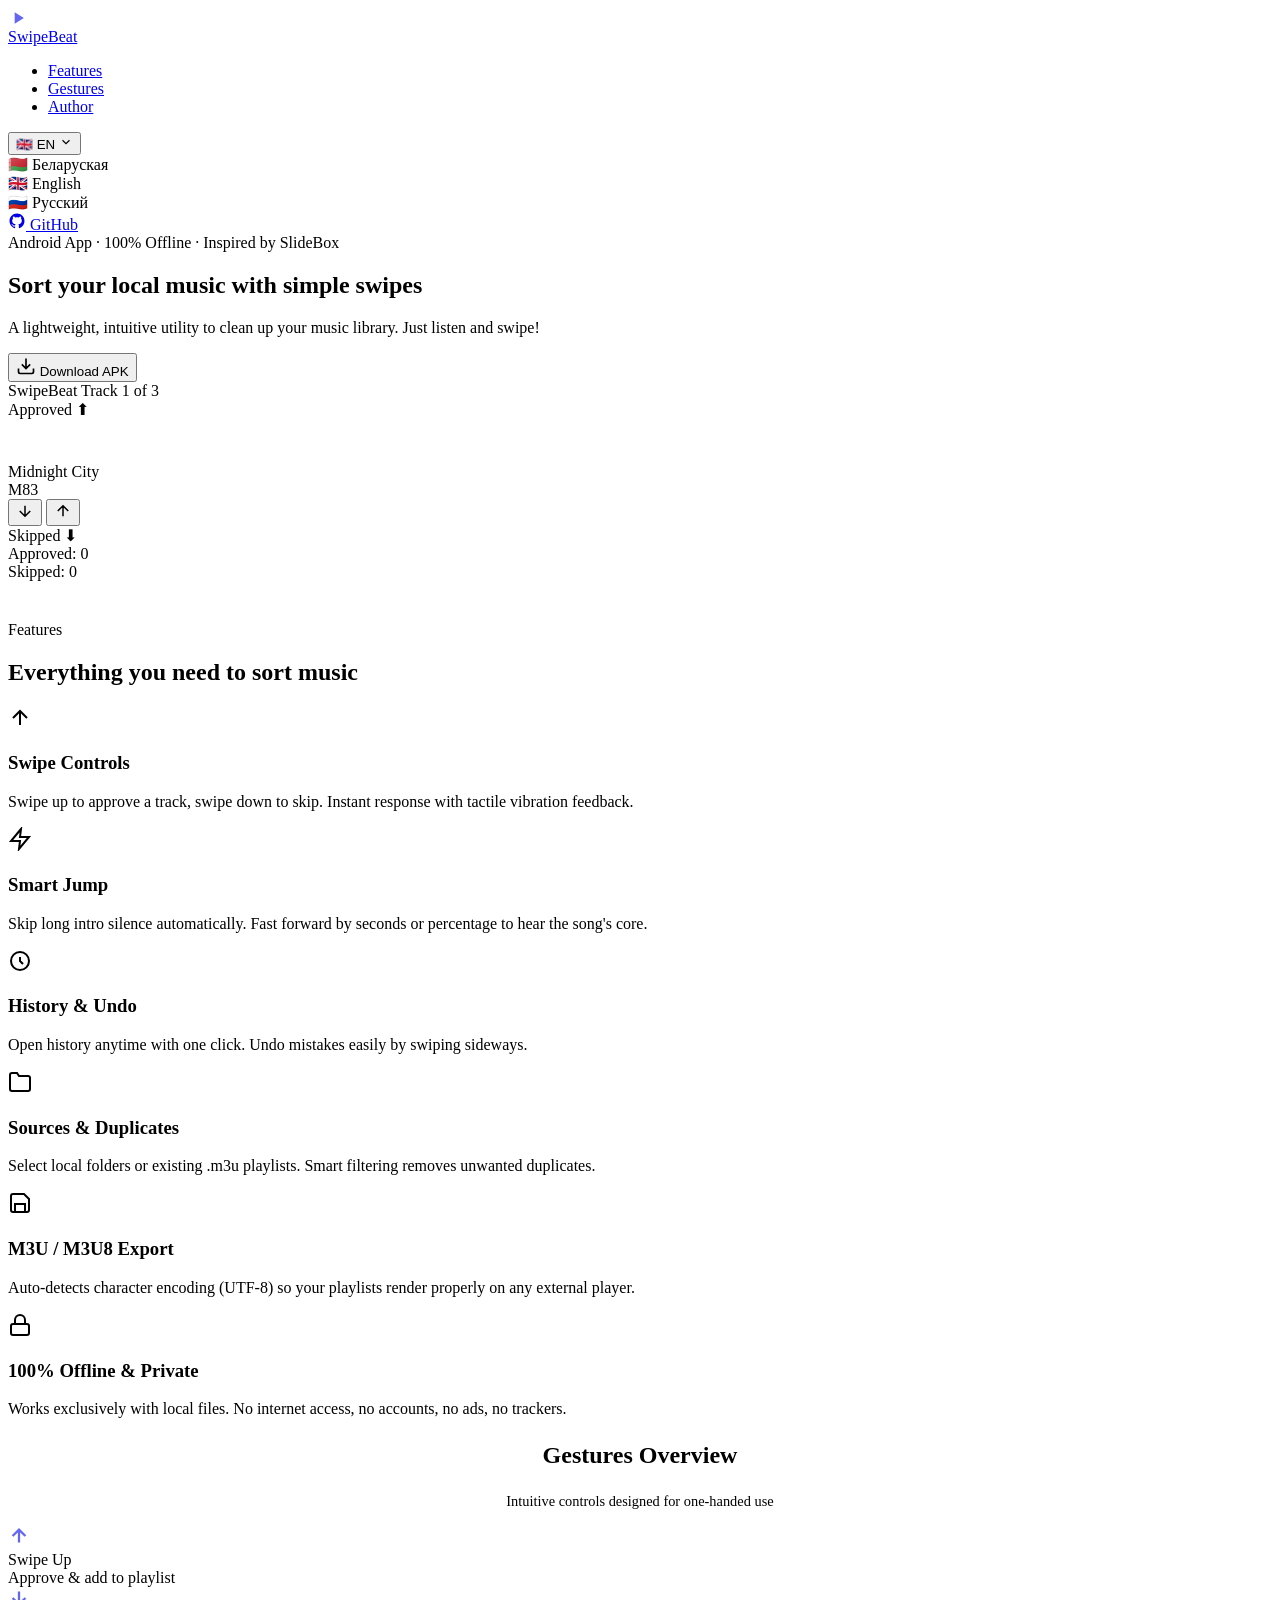
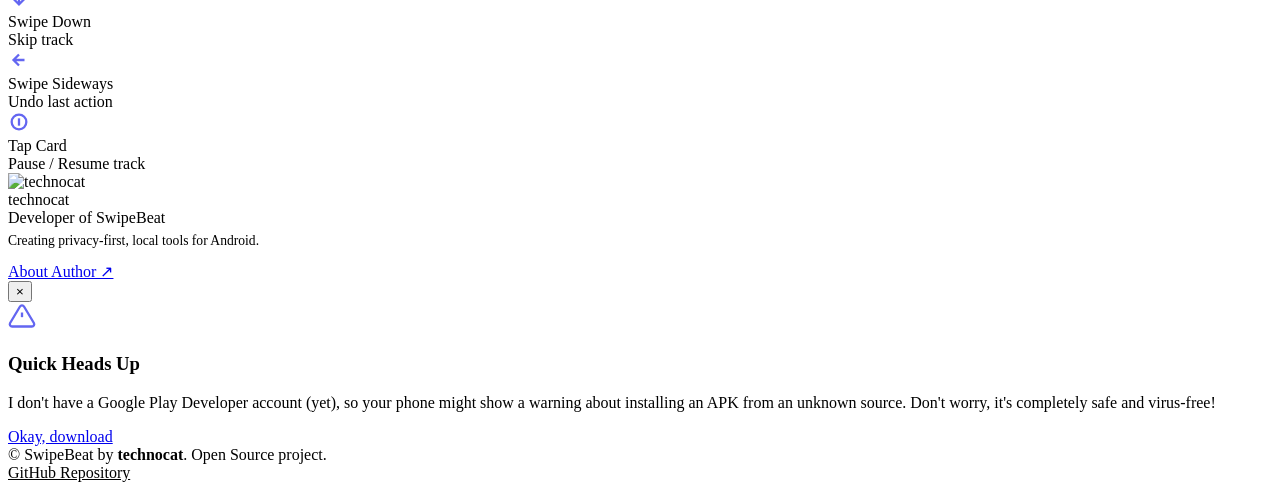
==== index.html @ 3b08054f "fix: app site" ====
<!DOCTYPE html>
<html lang="en">
<head>
  <meta charset="UTF-8">
  <meta name="viewport" content="width=device-width, initial-scale=1.0">
  <title data-i18n="docTitle">SwipeBeat — Sort Local Music with Swipes on Android</title>
  <meta name="description" content="A lightweight Android app to sort local music using swipes. 100% offline, privacy-first, free.">
  <link rel="preconnect" href="https://fonts.googleapis.com">
  <link rel="preconnect" href="https://fonts.gstatic.com" crossorigin>
  <link href="https://fonts.googleapis.com/css2?family=Plus+Jakarta+Sans:wght@400;500;600;700;800&display=swap" rel="stylesheet">
  <link rel="stylesheet" href="style.css">
</head>
<body>

  <div class="ambient-glow"></div>
  <div class="grid-pattern"></div>

  <!-- HEADER -->
  <header>
    <div class="container nav-wrapper">
      <a href="#" class="logo-area">
        <div class="app-icon-box">
          <img src="app.png" alt="SwipeBeat" class="app-icon-img" onerror="this.style.display='none'; this.nextElementSibling.style.display='flex';">
          <div class="app-icon-fallback" style="display:none;">
            <svg width="20" height="20" viewBox="0 0 24 24" fill="none">
              <path d="M8 5V19L19 12L8 5Z" fill="#6366F1"/>
            </svg>
          </div>
        </div>
        <span>SwipeBeat</span>
      </a>

      <div class="nav-right">
        <ul class="nav-links">
          <li><a href="#features" data-i18n="navFeatures">Features</a></li>
          <li><a href="#gestures" data-i18n="navGestures">Gestures</a></li>
          <li><a href="#author" data-i18n="navAuthor">Author</a></li>
        </ul>

        <!-- LANGUAGE DROPDOWN -->
        <div class="lang-dropdown">
          <button class="lang-btn" id="langBtn">
            <span id="currentLangLabel">🇬🇧 EN</span>
            <svg width="14" height="14" viewBox="0 0 24 24" fill="none" stroke="currentColor" stroke-width="2">
              <path d="M6 9l6 6 6-6"/>
            </svg>
          </button>
          <div class="lang-menu" id="langMenu">
            <div class="lang-option" onclick="setLanguage('be')">🇧🇾 Беларуская</div>
            <div class="lang-option" onclick="setLanguage('en')">🇬🇧 English</div>
            <div class="lang-option" onclick="setLanguage('ru')">🇷🇺 Русский</div>
          </div>
        </div>

        <a href="https://github.com/techno-c-a-t/SwipeBeat" target="_blank" rel="noopener" class="btn btn-github">
          <svg width="18" height="18" viewBox="0 0 24 24" fill="currentColor">
            <path fill-rule="evenodd" clip-rule="evenodd" d="M12 2C6.477 2 2 6.484 2 12.017c0 4.425 2.865 8.18 6.839 9.504.5.092.682-.217.682-.483 0-.237-.008-.868-.013-1.703-2.782.605-3.369-1.343-3.369-1.343-.454-1.158-1.11-1.466-1.11-1.466-.908-.62.069-.608.069-.608 1.003.07 1.53 1.032 1.53 1.032.892 1.53 2.341 1.088 2.91.832.092-.647.35-1.088.636-1.338-2.22-.253-4.555-1.113-4.555-4.951 0-1.093.39-1.988 1.029-2.688-.103-.253-.446-1.272.098-2.65 0 0 .84-.27 2.75 1.026A9.564 9.564 0 0112 6.844c.85.004 1.705.115 2.504.337 1.909-1.296 2.747-1.027 2.747-1.027.546 1.379.202 2.398.1 2.651.64.7 1.028 1.595 1.028 2.688 0 3.848-2.339 4.695-4.566 4.943.359.309.678.92.678 1.855 0 1.338-.012 2.419-.012 2.747 0 .268.18.58.688.482A10.019 10.019 0 0022 12.017C22 6.484 17.522 2 12 2z"/>
          </svg>
          GitHub
        </a>
      </div>
    </div>
  </header>

  <main class="container">
    
    <!-- HERO -->
    <section class="hero">
      <div class="hero-content">
        <div class="badge">
          <span class="badge-dot"></span>
          <span data-i18n="heroBadge">Android App · 100% Offline · Inspired by SlideBox</span>
        </div>
        <h1 class="hero-title" data-i18n="heroTitle">Sort your local music with simple swipes</h1>
        <p class="hero-subtitle" data-i18n="heroSubtitle">
          A lightweight, intuitive utility to clean up your music library. Just listen and swipe!
        </p>
        <div class="hero-actions">
          <button class="btn btn-primary btn-download-wide" id="openModalBtn">
            <svg width="20" height="20" viewBox="0 0 24 24" fill="none" stroke="currentColor" stroke-width="2">
              <path d="M21 15v4a2 2 0 01-2 2H5a2 2 0 01-2-2v-4M7 10l5 5 5-5M12 15V3"/>
            </svg>
            <span data-i18n="btnDownload" href="https://github.com/techno-c-a-t/SwipeBeat/releases/download/v1.0.0/SwipeBeat.apk">Download APK</span>
          </button>
        </div>
      </div>

      <!-- INTERACTIVE DEMO PHONE -->
      <div class="phone-mockup-wrapper">
        <div class="phone-mockup">
          <div class="phone-notch"></div>
          <div class="phone-screen">
            <div class="demo-header">
              <span>SwipeBeat</span>
              <span id="demo-index">Track 1 of 3</span>
            </div>

            <div class="demo-card-stage">
              <div class="demo-card" id="interactive-card">
                <div class="demo-badge-status status-approve" id="badge-approve">Approved ⬆</div>
                
                <div class="demo-album-art">
                  <svg width="40" height="40" viewBox="0 0 24 24" fill="none" stroke="#ffffff" stroke-width="2">
                    <path d="M9 18V5l12-2v13"></path>
                    <circle cx="6" cy="18" r="3"></circle>
                    <circle cx="18" cy="16" r="3"></circle>
                  </svg>
                </div>

                <div class="demo-track-info">
                  <div class="demo-track-title" id="track-title">Midnight City</div>
                  <div class="demo-track-artist" id="track-artist">M83</div>
                </div>

                <div class="demo-actions-hint">
                  <button class="demo-btn-action" onclick="triggerSwipe('down')" title="Skip (Down)">
                    <svg width="18" height="18" viewBox="0 0 24 24" fill="none" stroke="currentColor" stroke-width="2"><path d="M12 5v14M19 12l-7 7-7-7"/></svg>
                  </button>
                  <button class="demo-btn-action" onclick="triggerSwipe('up')" title="Approve (Up)">
                    <svg width="18" height="18" viewBox="0 0 24 24" fill="none" stroke="currentColor" stroke-width="2"><path d="M12 19V5M5 12l7-7 7 7"/></svg>
                  </button>
                </div>

                <div class="demo-badge-status status-reject" id="badge-reject">Skipped ⬇</div>
              </div>
            </div>

            <div class="demo-counter-bar">
              <div class="counter-item"><span data-i18n="demoApproved">Approved</span>: <span id="count-approved">0</span></div>
              <div class="counter-item"><span data-i18n="demoRejected">Skipped</span>: <span id="count-rejected">0</span></div>
            </div>
          </div>
        </div>
      </div>
    </section>

    <!-- FEATURES -->
    <section id="features" style="padding-top: 40px;">
      <div class="section-title-wrapper">
        <div class="section-subtitle" data-i18n="featSubtitle">Features</div>
        <h2 class="section-title" data-i18n="featTitle">Everything you need to sort music</h2>
      </div>

      <div class="features-grid">
        <div class="feature-card">
          <div class="feature-icon">
            <svg width="24" height="24" viewBox="0 0 24 24" fill="none" stroke="currentColor" stroke-width="2"><path d="M12 19V5M5 12l7-7 7 7"/></svg>
          </div>
          <h3 class="feature-title" data-i18n="f1Title">Swipe Controls</h3>
          <p class="feature-desc" data-i18n="f1Desc">Swipe up to approve a track, swipe down to skip. Instant response with tactile vibration feedback.</p>
        </div>

        <div class="feature-card">
          <div class="feature-icon">
            <svg width="24" height="24" viewBox="0 0 24 24" fill="none" stroke="currentColor" stroke-width="2"><polygon points="13 2 3 14 12 14 11 22 21 10 12 10 13 2"></polygon></svg>
          </div>
          <h3 class="feature-title" data-i18n="f2Title">Smart Jump</h3>
          <p class="feature-desc" data-i18n="f2Desc">Skip long intro silence automatically. Fast forward by seconds or percentage to hear the song's core.</p>
        </div>

        <div class="feature-card">
          <div class="feature-icon">
            <svg width="24" height="24" viewBox="0 0 24 24" fill="none" stroke="currentColor" stroke-width="2"><path d="M12 8v4l3 3m6-3a9 9 0 11-18 0 9 9 0 0118 0z"/></svg>
          </div>
          <h3 class="feature-title" data-i18n="f3Title">History & Undo</h3>
          <p class="feature-desc" data-i18n="f3Desc">Open history anytime with one click. Undo mistakes easily by swiping sideways.</p>
        </div>

        <div class="feature-card">
          <div class="feature-icon">
            <svg width="24" height="24" viewBox="0 0 24 24" fill="none" stroke="currentColor" stroke-width="2"><path d="M22 19a2 2 0 01-2 2H4a2 2 0 01-2-2V5a2 2 0 012-2h5l2 3h9a2 2 0 012 2z"></path></svg>
          </div>
          <h3 class="feature-title" data-i18n="f4Title">Sources & Duplicates</h3>
          <p class="feature-desc" data-i18n="f4Desc">Select local folders or existing .m3u playlists. Smart filtering removes unwanted duplicates.</p>
        </div>

        <div class="feature-card">
          <div class="feature-icon">
            <svg width="24" height="24" viewBox="0 0 24 24" fill="none" stroke="currentColor" stroke-width="2"><path d="M19 21H5a2 2 0 01-2-2V5a2 2 0 012-2h11l5 5v11a2 2 0 01-2 2z"></path><polyline points="17 21 17 13 7 13 7 21"></polyline></svg>
          </div>
          <h3 class="feature-title" data-i18n="f5Title">M3U / M3U8 Export</h3>
          <p class="feature-desc" data-i18n="f5Desc">Auto-detects character encoding (UTF-8) so your playlists render properly on any external player.</p>
        </div>

        <div class="feature-card">
          <div class="feature-icon">
            <svg width="24" height="24" viewBox="0 0 24 24" fill="none" stroke="currentColor" stroke-width="2"><rect x="3" y="11" width="18" height="11" rx="2" ry="2"></rect><path d="M7 11V7a5 5 0 0110 0v4"></path></svg>
          </div>
          <h3 class="feature-title" data-i18n="f6Title">100% Offline & Private</h3>
          <p class="feature-desc" data-i18n="f6Desc">Works exclusively with local files. No internet access, no accounts, no ads, no trackers.</p>
        </div>
      </div>
    </section>

    <!-- GESTURES BANNER -->
    <section id="gestures" class="gestures-banner">
      <div style="text-align: center;">
        <h3 style="font-size: 1.5rem; font-weight: 700;" data-i18n="gestTitle">Gestures Overview</h3>
        <p style="color: var(--text-muted); font-size: 0.9rem; margin-top: 4px;" data-i18n="gestSubtitle">Intuitive controls designed for one-handed use</p>
      </div>

      <div class="gestures-list">
        <div class="gesture-item">
          <div class="gesture-icon-badge">
            <svg width="22" height="22" viewBox="0 0 24 24" fill="none" stroke="#6366F1" stroke-width="2.5"><path d="M12 19V5M5 12l7-7 7 7"/></svg>
          </div>
          <div class="gesture-name" data-i18n="g1Name">Swipe Up</div>
          <div class="gesture-action" data-i18n="g1Action">Approve & add to playlist</div>
        </div>

        <div class="gesture-item">
          <div class="gesture-icon-badge">
            <svg width="22" height="22" viewBox="0 0 24 24" fill="none" stroke="#6366F1" stroke-width="2.5"><path d="M12 5v14M19 12l-7 7-7-7"/></svg>
          </div>
          <div class="gesture-name" data-i18n="g2Name">Swipe Down</div>
          <div class="gesture-action" data-i18n="g2Action">Skip track</div>
        </div>

        <div class="gesture-item">
          <div class="gesture-icon-badge">
            <svg width="22" height="22" viewBox="0 0 24 24" fill="none" stroke="#6366F1" stroke-width="2.5"><path d="M18 12H6M12 6l-6 6 6 6"/></svg>
          </div>
          <div class="gesture-name" data-i18n="g3Name">Swipe Sideways</div>
          <div class="gesture-action" data-i18n="g3Action">Undo last action</div>
        </div>

        <div class="gesture-item">
          <div class="gesture-icon-badge">
            <svg width="22" height="22" viewBox="0 0 24 24" fill="none" stroke="#6366F1" stroke-width="2.5"><circle cx="12" cy="12" r="8"/><path d="M12 8v8"/></svg>
          </div>
          <div class="gesture-name" data-i18n="g4Name">Tap Card</div>
          <div class="gesture-action" data-i18n="g4Action">Pause / Resume track</div>
        </div>
      </div>
    </section>

    <!-- AUTHOR SECTION -->
    <section id="author" class="author-section">
      <div class="author-info">
        <img src="https://technocat.cc/avatar.png" alt="technocat" class="author-avatar" id="authorAvatar">
        <div>
          <div class="author-name">technocat</div>
          <div class="author-role" data-i18n="authorRole">Developer of SwipeBeat</div>
          <p style="font-size: 0.85rem; color: var(--text-muted); margin-top: 6px;" data-i18n="authorBio">
            Creating privacy-first, local tools for Android.
          </p>
        </div>
      </div>

      <a href="https://technocat.cc" target="_blank" rel="noopener" class="btn btn-secondary" data-i18n="btnAboutAuthor">
        About Author ↗
      </a>
    </section>

  </main>

  <!-- MODAL DIALOG -->
  <div class="modal-backdrop" id="downloadModal">
    <div class="modal-card">
      <button class="modal-close-btn" id="closeModalBtn">&times;</button>
      <div class="modal-icon">
        <svg width="28" height="28" viewBox="0 0 24 24" fill="none" stroke="#6366F1" stroke-width="2">
          <path d="M10.29 3.86L1.82 18a2 2 0 001.71 3h16.94a2 2 0 001.71-3L13.71 3.86a2 2 0 00-3.42 0z"/>
          <line x1="12" y1="9" x2="12" y2="13"/>
          <line x1="12" y1="17" x2="12.01" y2="17"/>
        </svg>
      </div>
      <h3 class="modal-title" data-i18n="modalTitle">Quick Heads Up</h3>
      <p class="modal-text" data-i18n="modalText">
        I don't have a Google Play Developer account (yet), so your phone might show a warning about installing an APK from an unknown source. Don't worry, it's completely safe and virus-free!
      </p>
      <div class="modal-actions">
        <a href="https://github.com/techno-c-a-t/SwipeBeat/releases" target="_blank" rel="noopener" class="btn btn-primary btn-full-modal" id="confirmDownloadBtn" data-i18n="modalConfirm">
          Okay, download
        </a>
      </div>
    </div>
  </div>

  <!-- FOOTER -->
  <footer>
    <div class="container footer-wrapper">
      <div>
        © <span id="year"></span> SwipeBeat by <strong>technocat</strong>. Open Source project.
      </div>
      <div>
        <a href="https://github.com/techno-c-a-t/SwipeBeat" target="_blank" rel="noopener" style="color: var(--text-muted);">GitHub Repository</a>
      </div>
    </div>
  </footer>

  <script src="web/script.js"></script>
</body>
</html>
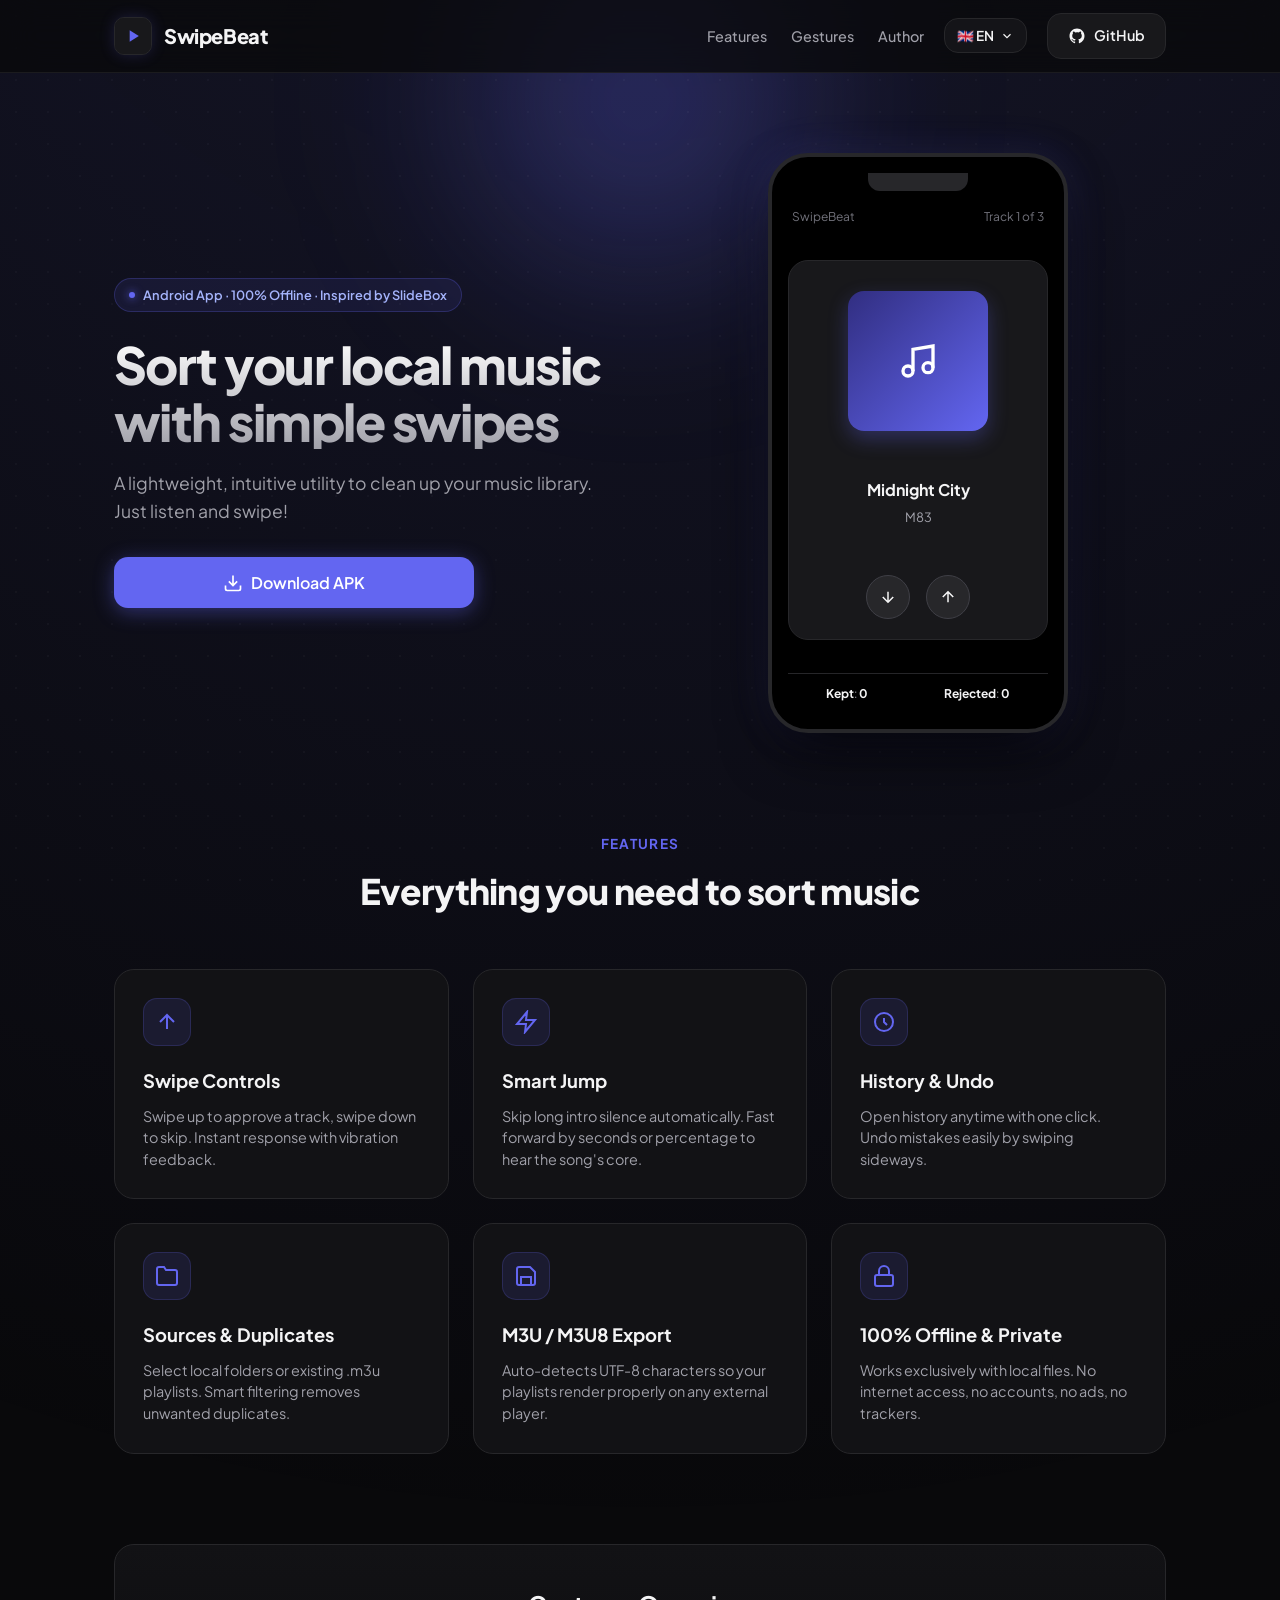
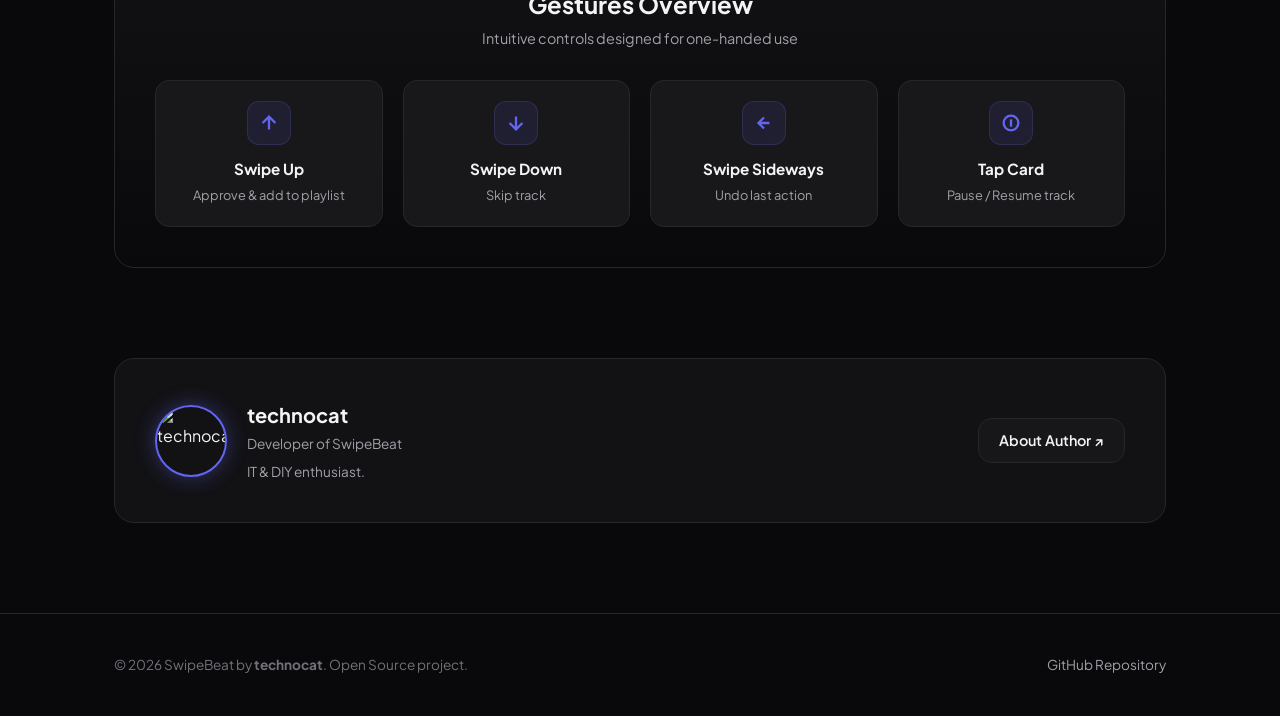
==== commit bd33910b: "fix: missing web" ====
--- a/index.html
+++ b/index.html
@@ -8,7 +8,7 @@
   <link rel="preconnect" href="https://fonts.googleapis.com">
   <link rel="preconnect" href="https://fonts.gstatic.com" crossorigin>
   <link href="https://fonts.googleapis.com/css2?family=Plus+Jakarta+Sans:wght@400;500;600;700;800&display=swap" rel="stylesheet">
-  <link rel="stylesheet" href="style.css">
+  <link rel="stylesheet" href="web/style.css">
 </head>
 <body>
 
--- a/web/style.css
+++ b/web/style.css
@@ -0,0 +1,812 @@
+/* ==========================================================================
+   VARIABLES & BASE STYLES
+   ========================================================================== */
+:root {
+  --bg-dark: #09090b;
+  --bg-card: #121215;
+  --bg-card-hover: #18181b;
+  --border-color: #27272a;
+  --border-glow: rgba(99, 102, 241, 0.3);
+  --accent: #6366f1;
+  --accent-glow: rgba(99, 102, 241, 0.4);
+  --accent-hover: #4f46e5;
+  --text-main: #f4f4f5;
+  --text-muted: #a1a1aa;
+  --text-dim: #71717a;
+  --radius-lg: 20px;
+  --radius-md: 14px;
+  --radius-sm: 8px;
+}
+
+* {
+  box-sizing: border-box;
+  margin: 0;
+  padding: 0;
+  font-family: 'Plus Jakarta Sans', -apple-system, BlinkMacSystemFont, sans-serif;
+  -webkit-font-smoothing: antialiased;
+}
+
+html {
+  scroll-behavior: smooth;
+  background-color: var(--bg-dark);
+  color: var(--text-main);
+}
+
+body {
+  overflow-x: hidden;
+  line-height: 1.6;
+  background: radial-gradient(circle at 50% -20%, rgba(99, 102, 241, 0.15), transparent 70%);
+  min-height: 100vh;
+  display: flex;
+  flex-direction: column;
+}
+
+/* Ambient Background Animated Glow */
+.ambient-glow {
+  position: fixed;
+  width: 500px;
+  height: 500px;
+  background: radial-gradient(circle, var(--accent-glow) 0%, transparent 70%);
+  top: -150px;
+  left: 50%;
+  transform: translateX(-50%);
+  filter: blur(80px);
+  z-index: -1;
+  pointer-events: none;
+  animation: pulseGlow 8s ease-in-out infinite alternate;
+}
+
+@keyframes pulseGlow {
+  0% { opacity: 0.5; transform: translateX(-50%) scale(0.9); }
+  100% { opacity: 0.8; transform: translateX(-50%) scale(1.1); }
+}
+
+/* Grid pattern */
+.grid-pattern {
+  position: fixed;
+  inset: 0;
+  background-image: radial-gradient(rgba(255, 255, 255, 0.05) 1px, transparent 1px);
+  background-size: 32px 32px;
+  z-index: -1;
+  pointer-events: none;
+  opacity: 0.6;
+}
+
+a {
+  color: inherit;
+  text-decoration: none;
+}
+
+.container {
+  max-width: 1100px;
+  margin: 0 auto;
+  padding: 0 24px;
+  width: 100%;
+}
+
+/* ==========================================================================
+   HEADER & NAV
+   ========================================================================== */
+header {
+  position: sticky;
+  top: 0;
+  z-index: 50;
+  backdrop-filter: blur(16px);
+  -webkit-backdrop-filter: blur(16px);
+  background: rgba(9, 9, 11, 0.78);
+  border-bottom: 1px solid rgba(39, 39, 42, 0.6);
+}
+
+.nav-wrapper {
+  display: flex;
+  align-items: center;
+  justify-content: space-between;
+  height: 72px;
+}
+
+.logo-area {
+  display: flex;
+  align-items: center;
+  gap: 12px;
+  font-weight: 800;
+  font-size: 1.25rem;
+  letter-spacing: -0.02em;
+}
+
+.app-icon-box {
+  width: 38px;
+  height: 38px;
+  border-radius: 10px;
+  background: #18181b;
+  border: 1px solid var(--border-color);
+  display: flex;
+  align-items: center;
+  justify-content: center;
+  overflow: hidden;
+  box-shadow: 0 0 15px rgba(99, 102, 241, 0.2);
+  transition: transform 0.3s ease;
+}
+
+.logo-area:hover .app-icon-box {
+  transform: scale(1.05) rotate(-3deg);
+}
+
+.app-icon-img {
+  width: 100%;
+  height: 100%;
+  object-fit: cover;
+}
+
+.app-icon-fallback {
+  width: 100%;
+  height: 100%;
+  background: #18181b;
+  display: flex;
+  align-items: center;
+  justify-content: center;
+}
+
+.nav-right {
+  display: flex;
+  align-items: center;
+  gap: 20px;
+}
+
+.nav-links {
+  display: flex;
+  gap: 24px;
+  align-items: center;
+  list-style: none;
+}
+
+.nav-links a {
+  font-size: 0.9rem;
+  font-weight: 500;
+  color: var(--text-muted);
+  transition: color 0.2s ease;
+}
+
+.nav-links a:hover {
+  color: var(--text-main);
+}
+
+/* Language Dropdown */
+.lang-dropdown {
+  position: relative;
+}
+
+.lang-btn {
+  background: rgba(24, 24, 27, 0.8);
+  border: 1px solid var(--border-color);
+  color: var(--text-main);
+  padding: 8px 12px;
+  border-radius: var(--radius-md);
+  font-size: 0.85rem;
+  font-weight: 600;
+  cursor: pointer;
+  display: flex;
+  align-items: center;
+  gap: 6px;
+  transition: all 0.2s ease;
+}
+
+.lang-btn:hover {
+  background: var(--bg-card-hover);
+  border-color: var(--text-dim);
+}
+
+.lang-menu {
+  position: absolute;
+  top: calc(100% + 8px);
+  right: 0;
+  background: #18181b;
+  border: 1px solid var(--border-color);
+  border-radius: var(--radius-md);
+  padding: 6px;
+  display: flex;
+  flex-direction: column;
+  gap: 4px;
+  min-width: 140px;
+  box-shadow: 0 10px 25px rgba(0, 0, 0, 0.5);
+  opacity: 0;
+  visibility: hidden;
+  transform: translateY(-8px);
+  transition: all 0.2s ease;
+  z-index: 100;
+}
+
+.lang-dropdown.open .lang-menu {
+  opacity: 1;
+  visibility: visible;
+  transform: translateY(0);
+}
+
+.lang-option {
+  padding: 8px 12px;
+  font-size: 0.85rem;
+  font-weight: 500;
+  color: var(--text-muted);
+  border-radius: var(--radius-sm);
+  cursor: pointer;
+  transition: background 0.2s ease, color 0.2s ease;
+}
+
+.lang-option:hover {
+  background: rgba(99, 102, 241, 0.15);
+  color: var(--text-main);
+}
+
+/* BUTTONS */
+.btn {
+  display: inline-flex;
+  align-items: center;
+  justify-content: center;
+  gap: 8px;
+  padding: 10px 20px;
+  border-radius: var(--radius-md);
+  font-weight: 600;
+  font-size: 0.9rem;
+  transition: all 0.25s ease;
+  cursor: pointer;
+  border: 1px solid transparent;
+}
+
+.btn-primary {
+  background: var(--accent);
+  color: #ffffff;
+  box-shadow: 0 4px 20px var(--accent-glow);
+}
+
+.btn-primary:hover {
+  background: var(--accent-hover);
+  transform: translateY(-2px);
+  box-shadow: 0 6px 25px rgba(99, 102, 241, 0.6);
+}
+
+.btn-secondary {
+  background: rgba(24, 24, 27, 0.8);
+  color: var(--text-main);
+  border-color: var(--border-color);
+}
+
+.btn-secondary:hover {
+  background: var(--bg-card-hover);
+  border-color: var(--text-dim);
+  transform: translateY(-2px);
+}
+
+.btn-github {
+  background: #18181b;
+  border: 1px solid var(--border-color);
+  color: var(--text-main);
+}
+
+.btn-github:hover {
+  background: #27272a;
+}
+
+.btn-download-wide {
+  width: 100%;
+  max-width: 360px;
+  padding: 14px 28px;
+  font-size: 1rem;
+}
+
+/* ==========================================================================
+   HERO SECTION & INTERACTIVE DEMO
+   ========================================================================== */
+.hero {
+  padding: 80px 0 60px;
+  display: grid;
+  grid-template-columns: 1fr 1fr;
+  gap: 60px;
+  align-items: center;
+}
+
+.badge {
+  display: inline-flex;
+  align-items: center;
+  gap: 8px;
+  padding: 6px 14px;
+  border-radius: 100px;
+  background: rgba(99, 102, 241, 0.1);
+  border: 1px solid rgba(99, 102, 241, 0.25);
+  color: #a5b4fc;
+  font-size: 0.8rem;
+  font-weight: 600;
+  margin-bottom: 24px;
+}
+
+.badge-dot {
+  width: 6px;
+  height: 6px;
+  border-radius: 50%;
+  background: var(--accent);
+  box-shadow: 0 0 8px var(--accent);
+}
+
+.hero-title {
+  font-size: 3.2rem;
+  font-weight: 800;
+  line-height: 1.1;
+  letter-spacing: -0.03em;
+  margin-bottom: 20px;
+  background: linear-gradient(180deg, #ffffff 0%, #a1a1aa 100%);
+  -webkit-background-clip: text;
+  -webkit-text-fill-color: transparent;
+}
+
+.hero-subtitle {
+  font-size: 1.1rem;
+  color: var(--text-muted);
+  margin-bottom: 32px;
+  font-weight: 400;
+}
+
+.hero-actions {
+  display: flex;
+}
+
+/* Phone Mockup */
+.phone-mockup-wrapper {
+  display: flex;
+  justify-content: center;
+  align-items: center;
+  position: relative;
+}
+
+.phone-mockup {
+  width: 300px;
+  height: 580px;
+  background: #000;
+  border-radius: 40px;
+  border: 4px solid #27272a;
+  box-shadow: 0 25px 60px -15px rgba(0, 0, 0, 0.9), 0 0 40px rgba(99, 102, 241, 0.15);
+  position: relative;
+  overflow: hidden;
+  display: flex;
+  flex-direction: column;
+  padding: 16px;
+}
+
+.phone-notch {
+  width: 100px;
+  height: 18px;
+  background: #27272a;
+  border-radius: 0 0 12px 12px;
+  margin: 0 auto 16px;
+}
+
+.phone-screen {
+  flex: 1;
+  display: flex;
+  flex-direction: column;
+  align-items: center;
+  justify-content: space-between;
+  position: relative;
+}
+
+.demo-header {
+  width: 100%;
+  display: flex;
+  justify-content: space-between;
+  align-items: center;
+  font-size: 0.75rem;
+  color: var(--text-dim);
+  padding: 0 4px;
+}
+
+/* Swipe Card Stage */
+.demo-card-stage {
+  width: 100%;
+  height: 380px;
+  position: relative;
+  display: flex;
+  align-items: center;
+  justify-content: center;
+}
+
+.demo-card {
+  width: 100%;
+  height: 100%;
+  background: #18181b;
+  border: 1px solid var(--border-color);
+  border-radius: 20px;
+  padding: 20px;
+  display: flex;
+  flex-direction: column;
+  align-items: center;
+  justify-content: space-between;
+  text-align: center;
+  position: absolute;
+  box-shadow: 0 10px 30px rgba(0,0,0,0.5);
+  transition: transform 0.4s cubic-bezier(0.175, 0.885, 0.32, 1.275), opacity 0.3s ease;
+  user-select: none;
+}
+
+.demo-album-art {
+  width: 140px;
+  height: 140px;
+  border-radius: 16px;
+  background: linear-gradient(135deg, #312e81, #6366f1);
+  display: flex;
+  align-items: center;
+  justify-content: center;
+  margin-top: 10px;
+  box-shadow: 0 8px 20px rgba(99, 102, 241, 0.3);
+}
+
+.demo-track-info {
+  margin-top: 10px;
+}
+
+.demo-track-title {
+  font-weight: 700;
+  font-size: 1rem;
+  color: var(--text-main);
+}
+
+.demo-track-artist {
+  font-size: 0.8rem;
+  color: var(--text-muted);
+  margin-top: 4px;
+}
+
+.demo-actions-hint {
+  display: flex;
+  gap: 16px;
+  margin-top: 10px;
+}
+
+.demo-btn-action {
+  width: 44px;
+  height: 44px;
+  border-radius: 50%;
+  background: #27272a;
+  border: 1px solid #3f3f46;
+  color: var(--text-main);
+  display: flex;
+  align-items: center;
+  justify-content: center;
+  cursor: pointer;
+  transition: all 0.2s ease;
+}
+
+.demo-btn-action:hover {
+  background: var(--accent);
+  border-color: var(--accent);
+  transform: scale(1.1);
+}
+
+.demo-badge-status {
+  position: absolute;
+  padding: 6px 12px;
+  border-radius: 8px;
+  font-weight: 700;
+  font-size: 0.75rem;
+  text-transform: uppercase;
+  letter-spacing: 0.05em;
+  opacity: 0;
+  transition: opacity 0.2s ease;
+  pointer-events: none;
+}
+
+.status-approve {
+  top: 16px;
+  background: #22c55e;
+  color: #000;
+}
+
+.status-reject {
+  bottom: 16px;
+  background: #ef4444;
+  color: #fff;
+}
+
+.swipe-up {
+  transform: translateY(-400px) rotate(-10deg) !important;
+  opacity: 0 !important;
+}
+
+.swipe-down {
+  transform: translateY(400px) rotate(10deg) !important;
+  opacity: 0 !important;
+}
+
+.demo-counter-bar {
+  width: 100%;
+  display: flex;
+  justify-content: space-around;
+  font-size: 0.75rem;
+  padding: 10px 0;
+  border-top: 1px solid #27272a;
+  color: var(--text-muted);
+}
+
+.counter-item span {
+  font-weight: 700;
+  color: var(--text-main);
+}
+
+/* ==========================================================================
+   FEATURES SECTION
+   ========================================================================== */
+.section-title-wrapper {
+  text-align: center;
+  max-width: 600px;
+  margin: 0 auto 50px;
+}
+
+.section-subtitle {
+  color: var(--accent);
+  font-weight: 700;
+  font-size: 0.85rem;
+  text-transform: uppercase;
+  letter-spacing: 0.1em;
+  margin-bottom: 8px;
+}
+
+.section-title {
+  font-size: 2.2rem;
+  font-weight: 800;
+  letter-spacing: -0.02em;
+}
+
+.features-grid {
+  display: grid;
+  grid-template-columns: repeat(3, 1fr);
+  gap: 24px;
+  margin-bottom: 90px;
+}
+
+.feature-card {
+  background: var(--bg-card);
+  border: 1px solid var(--border-color);
+  border-radius: var(--radius-lg);
+  padding: 28px;
+  transition: all 0.3s cubic-bezier(0.16, 1, 0.3, 1);
+}
+
+.feature-card:hover {
+  background: var(--bg-card-hover);
+  border-color: var(--border-glow);
+  transform: translateY(-4px);
+  box-shadow: 0 12px 30px -10px rgba(99, 102, 241, 0.15);
+}
+
+.feature-icon {
+  width: 48px;
+  height: 48px;
+  border-radius: var(--radius-md);
+  background: rgba(99, 102, 241, 0.12);
+  border: 1px solid rgba(99, 102, 241, 0.2);
+  display: flex;
+  align-items: center;
+  justify-content: center;
+  color: var(--accent);
+  margin-bottom: 20px;
+}
+
+.feature-title {
+  font-size: 1.15rem;
+  font-weight: 700;
+  margin-bottom: 10px;
+}
+
+.feature-desc {
+  font-size: 0.9rem;
+  color: var(--text-muted);
+  line-height: 1.5;
+}
+
+/* ==========================================================================
+   GESTURES SECTION
+   ========================================================================== */
+.gestures-banner {
+  background: linear-gradient(180deg, #121215 0%, #09090b 100%);
+  border: 1px solid var(--border-color);
+  border-radius: var(--radius-lg);
+  padding: 40px;
+  margin-bottom: 90px;
+}
+
+.gestures-list {
+  display: grid;
+  grid-template-columns: repeat(4, 1fr);
+  gap: 20px;
+  margin-top: 30px;
+}
+
+.gesture-item {
+  background: #18181b;
+  border: 1px solid #27272a;
+  border-radius: var(--radius-md);
+  padding: 20px;
+  text-align: center;
+}
+
+.gesture-icon-badge {
+  width: 44px;
+  height: 44px;
+  border-radius: 12px;
+  background: rgba(99, 102, 241, 0.1);
+  border: 1px solid rgba(99, 102, 241, 0.2);
+  display: flex;
+  align-items: center;
+  justify-content: center;
+  margin: 0 auto 12px;
+}
+
+.gesture-name {
+  font-weight: 700;
+  font-size: 0.95rem;
+  margin-bottom: 4px;
+}
+
+.gesture-action {
+  font-size: 0.8rem;
+  color: var(--text-muted);
+}
+
+/* ==========================================================================
+   AUTHOR SECTION
+   ========================================================================== */
+.author-section {
+  background: var(--bg-card);
+  border: 1px solid var(--border-color);
+  border-radius: var(--radius-lg);
+  padding: 40px;
+  display: flex;
+  align-items: center;
+  justify-content: space-between;
+  gap: 30px;
+  margin-bottom: 90px;
+}
+
+.author-info {
+  display: flex;
+  align-items: center;
+  gap: 20px;
+}
+
+.author-avatar {
+  width: 72px;
+  height: 72px;
+  border-radius: 50%;
+  border: 2px solid var(--accent);
+  object-fit: cover;
+  box-shadow: 0 0 20px var(--accent-glow);
+}
+
+.author-name {
+  font-size: 1.25rem;
+  font-weight: 700;
+}
+
+.author-role {
+  font-size: 0.85rem;
+  color: var(--text-muted);
+  margin-top: 2px;
+}
+
+/* ==========================================================================
+   MODAL DIALOG
+   ========================================================================== */
+.modal-backdrop {
+  position: fixed;
+  inset: 0;
+  background: rgba(0, 0, 0, 0.75);
+  backdrop-filter: blur(8px);
+  -webkit-backdrop-filter: blur(8px);
+  display: flex;
+  align-items: center;
+  justify-content: center;
+  z-index: 200;
+  padding: 20px;
+  opacity: 0;
+  visibility: hidden;
+  transition: all 0.25s ease;
+}
+
+.modal-backdrop.active {
+  opacity: 1;
+  visibility: visible;
+}
+
+.modal-card {
+  background: #18181b;
+  border: 1px solid var(--border-color);
+  border-radius: var(--radius-lg);
+  padding: 32px;
+  max-width: 440px;
+  width: 100%;
+  position: relative;
+  box-shadow: 0 20px 50px rgba(0, 0, 0, 0.8);
+  transform: scale(0.92);
+  transition: transform 0.25s cubic-bezier(0.175, 0.885, 0.32, 1.275);
+}
+
+.modal-backdrop.active .modal-card {
+  transform: scale(1);
+}
+
+.modal-close-btn {
+  position: absolute;
+  top: 16px;
+  right: 16px;
+  background: transparent;
+  border: none;
+  color: var(--text-dim);
+  font-size: 1.5rem;
+  cursor: pointer;
+  line-height: 1;
+  transition: color 0.2s ease;
+}
+
+.modal-close-btn:hover {
+  color: var(--text-main);
+}
+
+.modal-icon {
+  width: 52px;
+  height: 52px;
+  border-radius: 14px;
+  background: rgba(99, 102, 241, 0.12);
+  border: 1px solid rgba(99, 102, 241, 0.25);
+  display: flex;
+  align-items: center;
+  justify-content: center;
+  margin-bottom: 20px;
+}
+
+.modal-title {
+  font-size: 1.25rem;
+  font-weight: 700;
+  margin-bottom: 12px;
+}
+
+.modal-text {
+  font-size: 0.9rem;
+  color: var(--text-muted);
+  line-height: 1.6;
+  margin-bottom: 24px;
+}
+
+.btn-full-modal {
+  width: 100%;
+  padding: 12px 20px;
+}
+
+/* ==========================================================================
+   FOOTER & RESPONSIVE
+   ========================================================================== */
+footer {
+  border-top: 1px solid var(--border-color);
+  padding: 40px 0;
+  margin-top: auto;
+  font-size: 0.85rem;
+  color: var(--text-dim);
+}
+
+.footer-wrapper {
+  display: flex;
+  justify-content: space-between;
+  align-items: center;
+  flex-wrap: wrap;
+  gap: 16px;
+}
+
+@media (max-width: 900px) {
+  .hero {
+    grid-template-columns: 1fr;
+    text-align: center;
+    gap: 40px;
+  }
+  .hero-title { font-size: 2.4rem; }
+  .hero-actions { justify-content: center; }
+  .features-grid { grid-template-columns: 1fr; }
+  .gestures-list { grid-template-columns: repeat(2, 1fr); }
+  .author-section { flex-direction: column; text-align: center; }
+  .author-info { flex-direction: column; }
+  .nav-links { display: none; }
+}
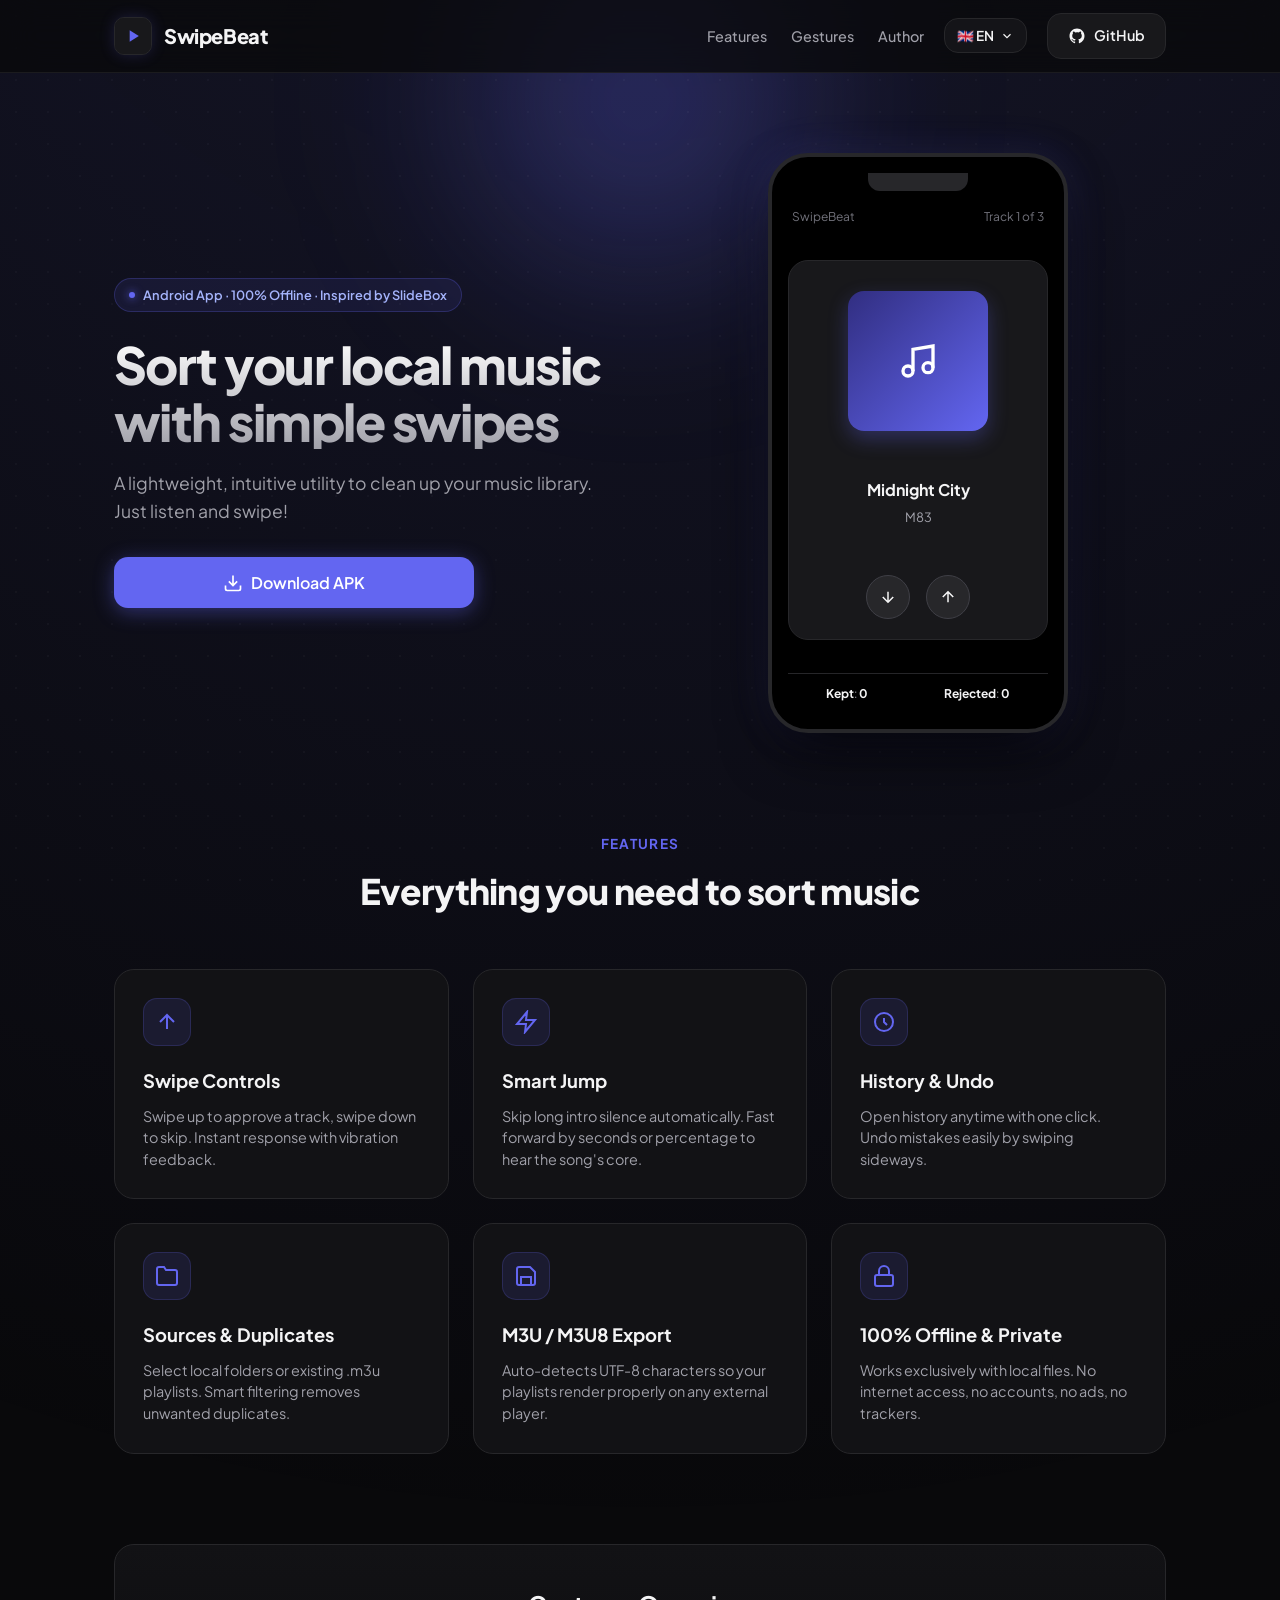
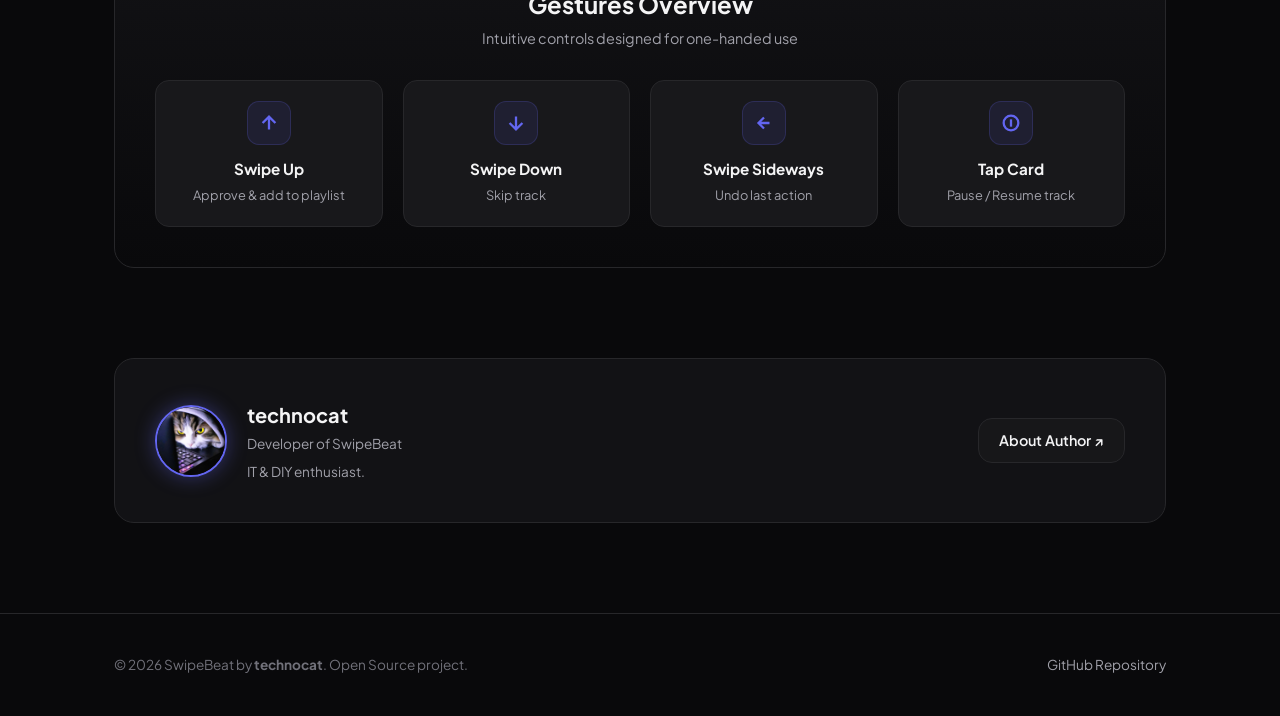
==== commit 89d98c81: "fix: missing web" ====
--- a/index.html
+++ b/index.html
@@ -237,7 +237,7 @@
     <!-- AUTHOR SECTION -->
     <section id="author" class="author-section">
       <div class="author-info">
-        <img src="https://technocat.cc/avatar.png" alt="technocat" class="author-avatar" id="authorAvatar">
+        <img src="web/avatar.png" alt="technocat" class="author-avatar" id="authorAvatar">
         <div>
           <div class="author-name">technocat</div>
           <div class="author-role" data-i18n="authorRole">Developer of SwipeBeat</div>
